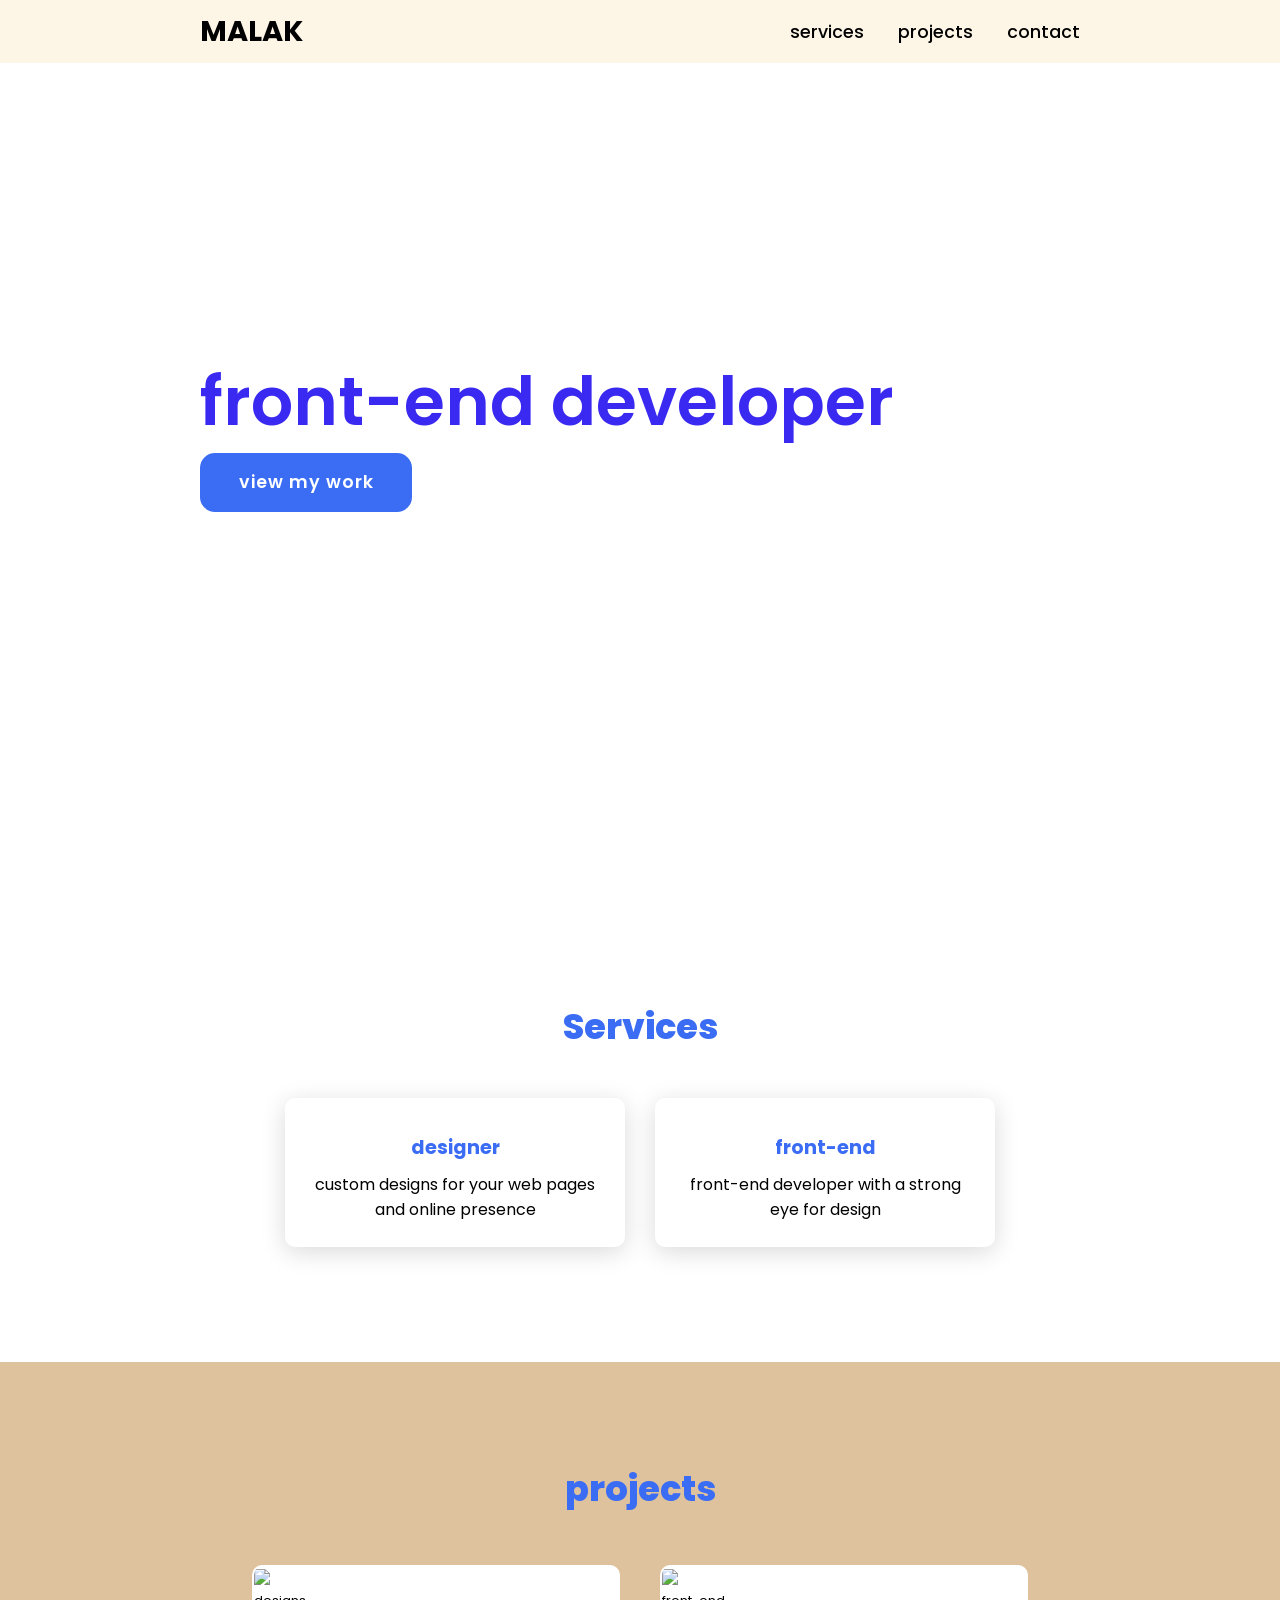
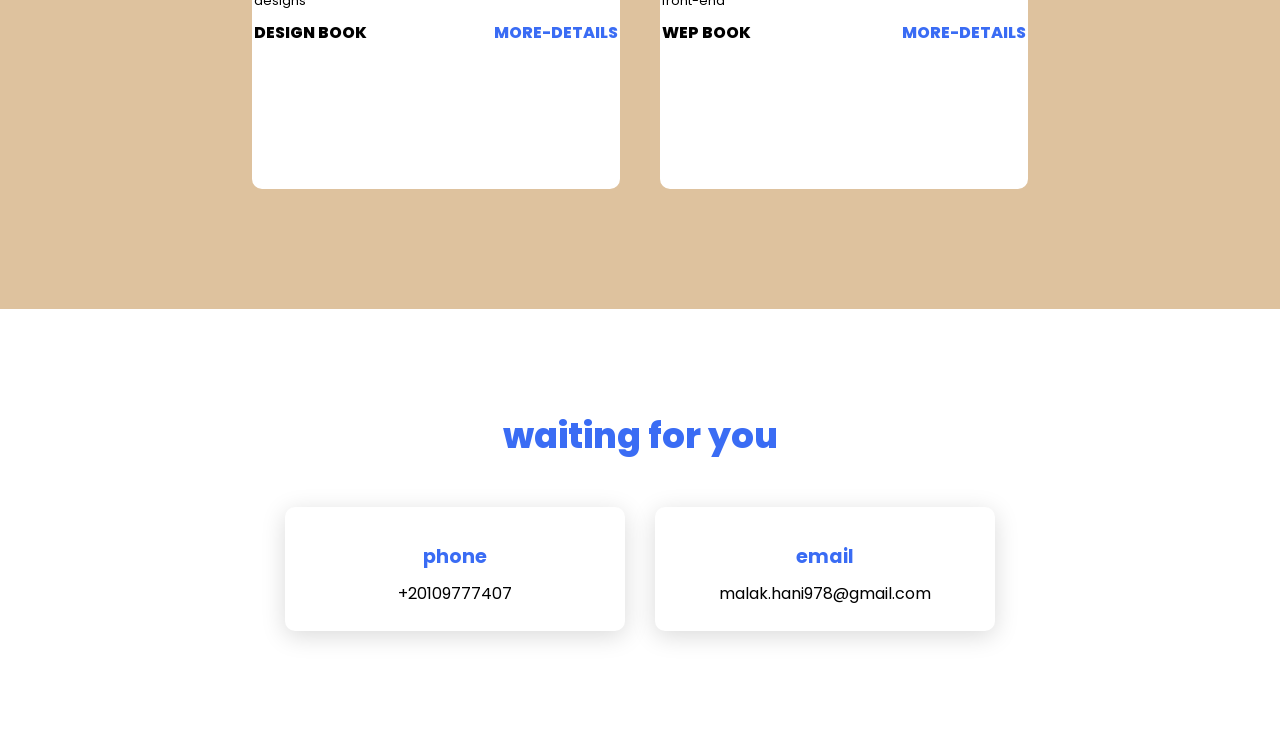
==== index.html @ 6b5c3698 "first commit" ====
<!DOCTYPE html>
<html lang="en">
<head>
    <meta charset="UTF-8">
    <meta http-equiv="X-UA-Compatible" content="IE=edge">
    <meta name="viewport" content="width=device-width, initial-scale=1.0">
    <link rel="stylesheet" href="https://cdnjs.cloudflare.com/ajax/libs/font-awesome/7.0.1/css/all.min.css">
    <link rel="stylesheet" href="styl.css">
    <title>malak</title>
</head>
<body>

    <header>
        <a href="#" class="logo">malak</a>
        <nav class="navegation">
          <a href="#services" >services</a>
          <a href="#projects" >projects</a>
          <a href="#contact" >contact</a>
        </nav>   
    </header>
    <section class="main">
        <div>
            <h2>hello,i'm malak<br><span>front-end developer</span></h2>
            <a href="#projects" class="main-btn">view my work</a>
            <div class="social-icon">
                <a href="#"><i class="fa-brands fa-square-facebook"></i></a>
                <a href="#"><i class="fa-brands fa-square-linkedin"></i></a>
                <a href="#"><i class="fa-brands fa-instagram"></i></a>
                



            </div>
        </div>
    </section>   
    <section class="cards" id="services">
        <h2 class="title">Services</h2>
        <div class="content">
            <div class="card">
                <div class="icon">
                    <i class="fa-solid fa-object-ungroup"></i>
                </div>
                
                <div class="info">
                    <h3>designer</h3>
                    <p>custom designs for your web pages and online presence</p>

                </div>
            </div>
            <div class="card">
                <div class="icon">
                    <i class="fa-etch fa-solid fa-code"></i>
                </div>
                
                <div class="info">
                    <h3>front-end</h3>
                    <p>front-end developer with a strong eye for design</p>

                </div>
            </div>
        </div>
         
    </section>    
    <section class="projects" id="projects">
        <h2 class="title">projects</h2>
        <div class="content">
            <div class="project-card">
                <div class="project-imag">
                    <img src="images/work1.jpg"/>
                </div>
                <div class="project-info">
                    <p class="project-category">designs</p>
                    <strong class="project-title">
                        <span>design book</span>
                        <a href="#" class="more-details">more-details</a>
                    </strong>
                </div>
            </div>
        
        <div class="project-card">
                <div class="project-imag">
                    <img src="images/work2.jpg"/>
                </div>
                <div class="project-info">
                    <p class="project-category">front-end</p>
                    <strong class="project-title">
                        <span>wep book</span>
                        <a href="#" class="more-details">more-details</a>
                    </strong>
                </div>
            </div>
        </div>    
    </section>        
    <section class="cards contact" id="content">
        <h2 class="title">waiting for you</h2>
        <div class="content">
            <div class="card">
                <div class="icon">
                    <i class="fa-sharp fa-solid fa-phone"></i>
                </div>
                
                <div class="info">
                    <h3>phone</h3>
                    <p>+20109777407</p>

                </div>
            </div>
            <div class="card">
                <div class="icon">
                    <i class="fa-solid fa-envelope"></i>
                </div>
                
                <div class="info">
                    <h3>email</h3>
                    <p>malak.hani978@gmail.com</p>

                </div>
            </div>
        </div>
    </section>

    
    

    
</body>
</html>
---- styl.css ----
@import url('https://fonts.googleapis.com/css2?family=Poppins:ital,wght@0,100;0,200;0,300;0,400;0,500;0,600;0,700;0,800;0,900;1,100;1,200;1,300;1,400;1,500;1,600;1,700;1,800;1,900&display=swap');

*{
font-family: "Poppins", sans-serif;
margin: 0;
padding: 0;
box-sizing: border-box;
scroll-behavior: smooth;
}
header{

    background-color: oldlace;
    width: 100%;
    position: fixed;
    z-index: 999;
    display: flex;
    justify-content: space-between;
    align-items: center;
    padding: 10px 200px ;}
.logo{
    text-decoration: none;
    color: #000;
    text-transform: uppercase;
    font-weight: 700;
    font-size: 1.8em;
}    
.navegation a{
    color: black;
    text-decoration: none;
    font-size: 1.1em;
    font-weight: 500;
    padding-left: 30px;
 }   
.navegation a:hover{
    color: #606060;
}
section{
    padding: 100px 200px;
}
.main{
    width: 100%;
    min-height: 100vh;
    display: flex;
    align-items: center;
    background-image: url(images/background.jpg);
    background-repeat: no-repeat;
    background-size: cover;
    background-position: center;
    background-attachment: fixed;
}
.main h2{
    color:white;
    font-size: 1.4em;
    font-weight: 500;
}    
 .main h2 span{
    display: inline-block;
    margin-top: 10px;
    color: rgb(58, 41, 240);
    font-size: 3em;
    font-weight: 600;

 }   
 .main-btn{
    color: white;
    background-color: #3a6cf4;
    font-size: 1.1em;
    font-weight: 600;
    text-decoration: none;
    display: inline-block;
    padding: .9375em 2.1875em;
    letter-spacing: 1px;
    border-radius: 15px;
    margin-bottom: 40px;
    transition: .7s ease;

 }
 .main-btn:hover{
    background-color: #0a49f6;
    transform: scale(1.1);
 }   
.social-icon a{
    color: white;
    font-size: 1.7em;
    padding-right: 30px;

}
.title{
    display: flex;
    justify-content: center;
    color: #3a6cf4;
    font-size: 2.2em;
    font-weight: 800;
    margin-bottom: 30px;
}
.content{
    display: flex;
    justify-content: center;
    flex-direction: row;
    flex-wrap: wrap;
}
.card{
    background-color: white;
    width: 21.25em;
    box-shadow: 0 5px 25px rgba(1 1 1 /15%);
    border-radius: 10px;
    padding: 25px;
    margin: 15px;
    transition: .7s ease;
}
.card:hover{
    transform: scale(1.1);
}
.icon{
    color: #3a6cf4;
    font-size: 8em;
    text-align: center;
}
.info{
    text-align: center;
}
.info h3{
    color: #3a6cf4;
    font-size: 1.2em;
    font-weight: 700;
    margin: 10px;
}
.projects{
    background-color: rgb(222, 194, 158);

}
.projects.content{
    margin-top: 30px;
}
.project-card{
    background-color: white;
    border: 2px solid white;
    min-height: 14em;
    width: 23em;
    overflow: hidden;
    border-radius: 10px;
    margin: 20px;
    transition: .7s ease;

}
.project-card:hover{
    transform: scale(1.1);
}
.project-card:hover .project-imag{
    opacity: 0.9;
}
.project-imag img{
    width: 100%;
}
.project-into{
    padding: 1em;
}
.project-category{
    font-size: .8em;
    color: #000;
}
.project-title{
    display: flex;
    justify-content: space-between;
    text-transform: uppercase;
    font-weight: 800;
    margin-top: 10px;
}
.more-details{
    text-decoration: none;
    color: #3a6cf4;
}
.more-details:hover{
    color: #601cfc;

}
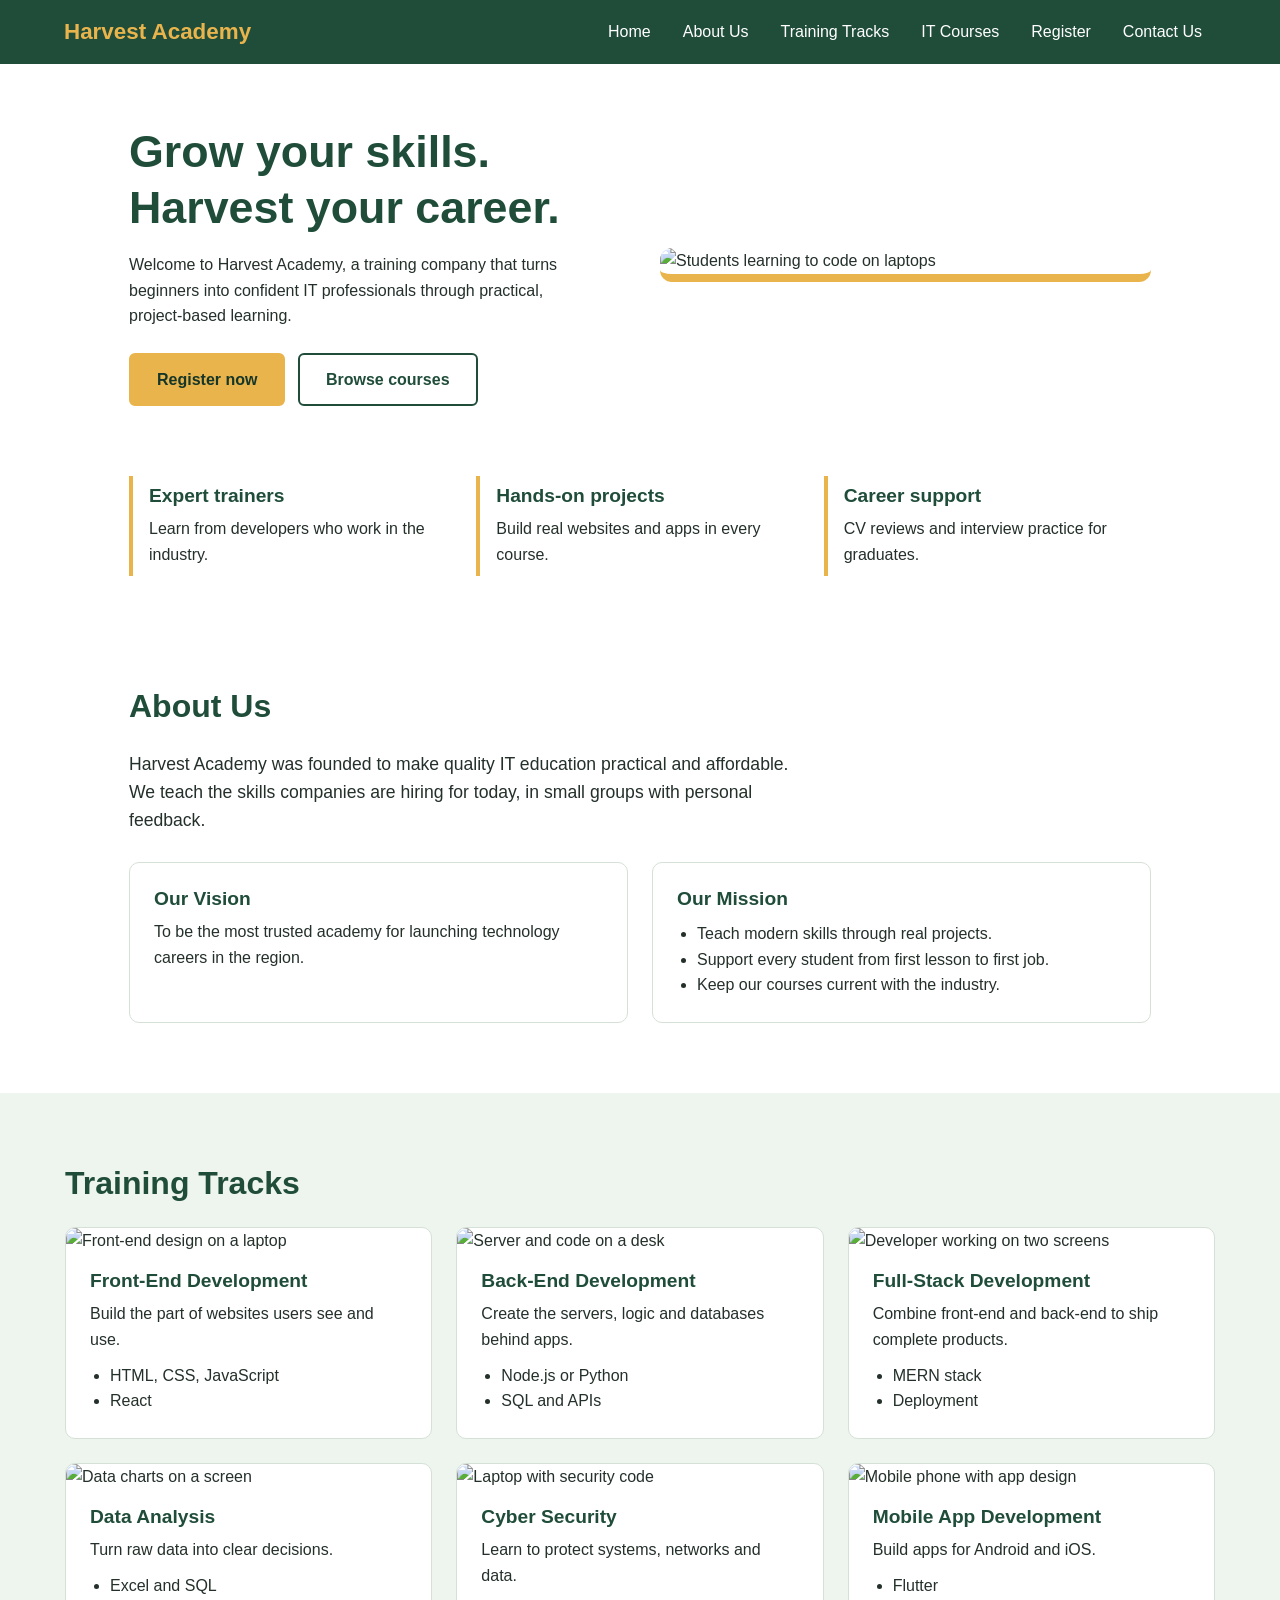
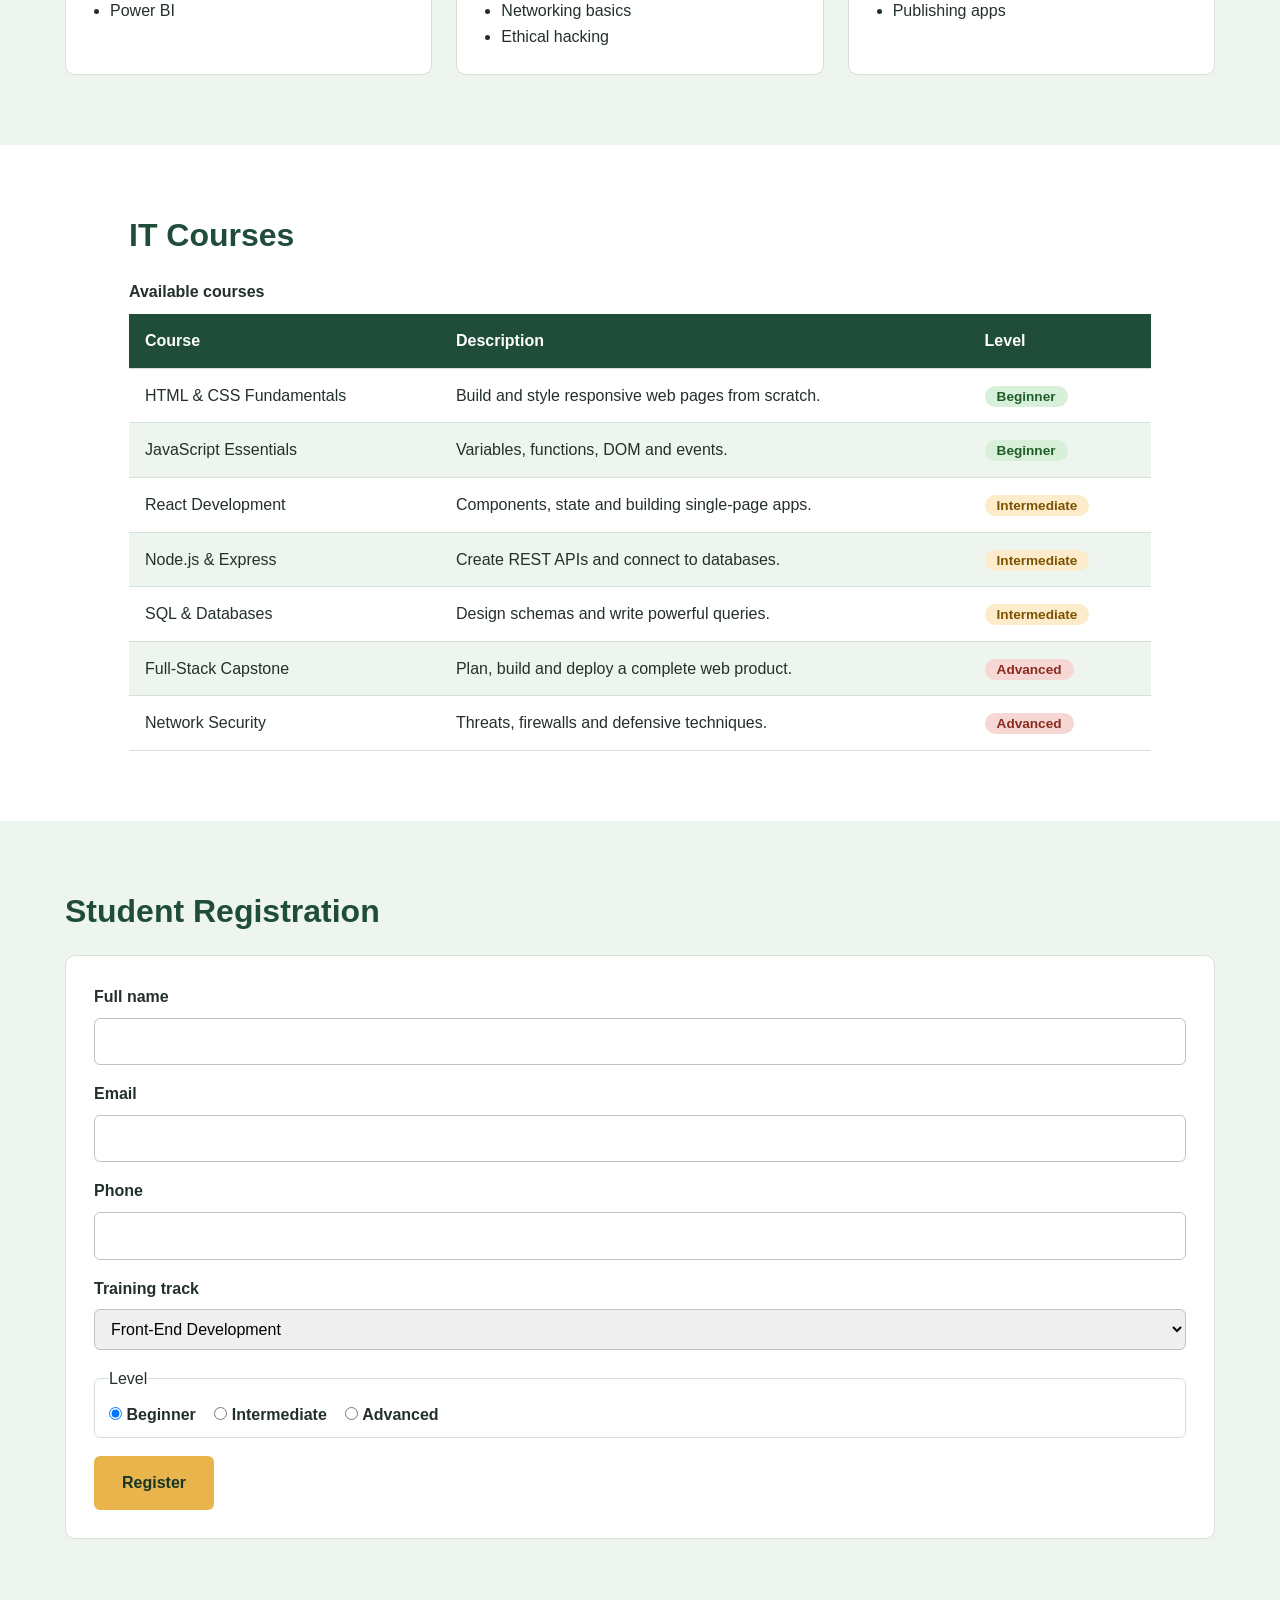
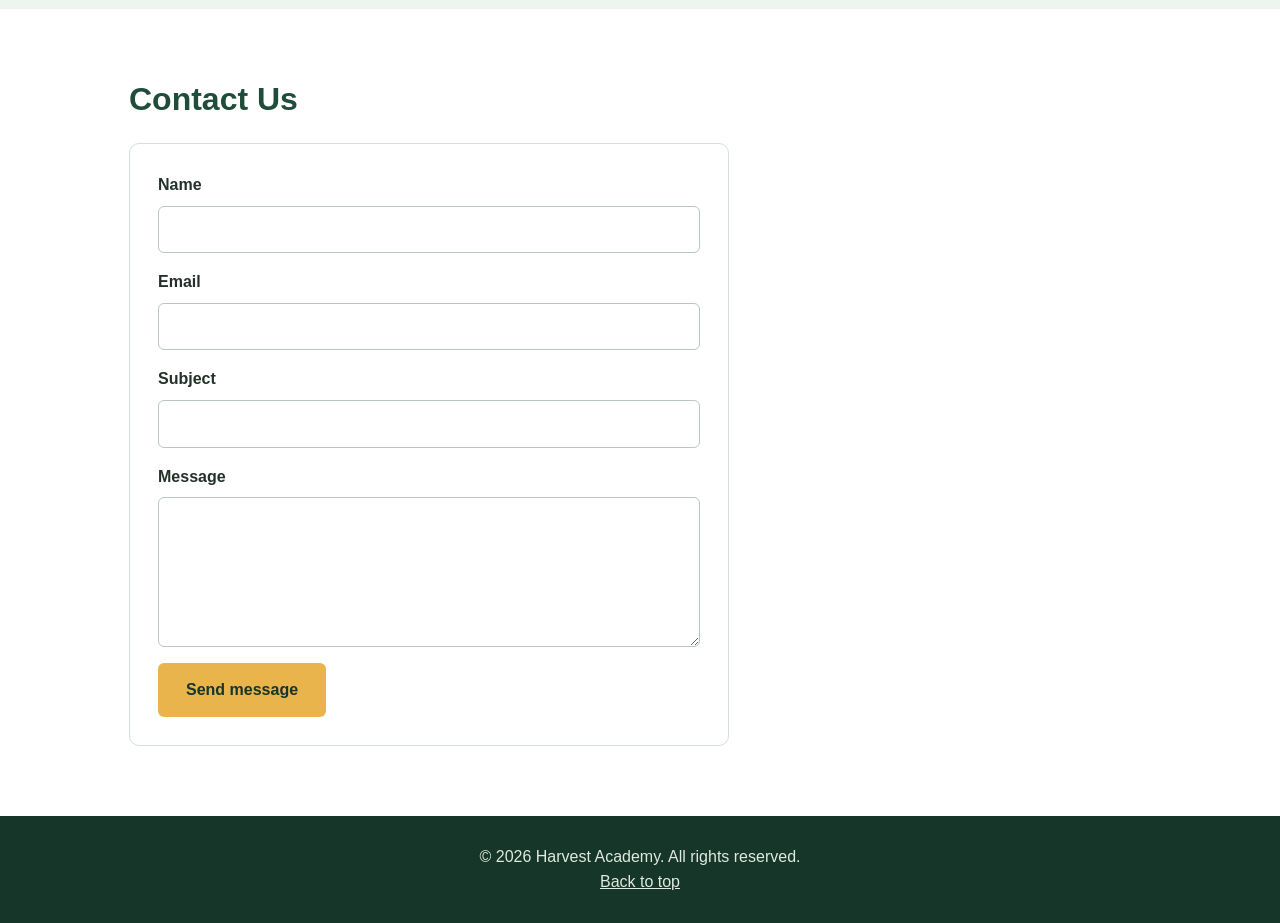
==== commit 054ad5e9: "Rename front.html to index.html" ====
--- a/index.html
+++ b/index.html
@@ -1,127 +1,188 @@
+
 <!DOCTYPE html>
 <html lang="en">
 <head>
-    <meta charset="UTF-8">
-    <meta http-equiv="X-UA-Compatible" content="IE=edge">
-    <meta name="viewport" content="width=device-width, initial-scale=1.0">
-    <link rel="stylesheet" href="https://cdnjs.cloudflare.com/ajax/libs/font-awesome/7.0.1/css/all.min.css">
-    <link rel="stylesheet" href="styl.css">
-    <title>malak</title>
+  <meta charset="UTF-8">
+  <meta name="viewport" content="width=device-width, initial-scale=1">
+  <title>Harvest Academy | IT Training</title>
+  <link rel="stylesheet" href="front.css">
 </head>
 <body>
 
-    <header>
-        <a href="#" class="logo">malak</a>
-        <nav class="navegation">
-          <a href="#services" >services</a>
-          <a href="#projects" >projects</a>
-          <a href="#contact" >contact</a>
-        </nav>   
-    </header>
-    <section class="main">
-        <div>
-            <h2>hello,i'm malak<br><span>front-end developer</span></h2>
-            <a href="#projects" class="main-btn">view my work</a>
-            <div class="social-icon">
-                <a href="#"><i class="fa-brands fa-square-facebook"></i></a>
-                <a href="#"><i class="fa-brands fa-square-linkedin"></i></a>
-                <a href="#"><i class="fa-brands fa-instagram"></i></a>
-                
+<header class="site-header">
+  <a href="#home" class="logo">Harvest Academy</a>
+  <input type="checkbox" id="menu-toggle" class="menu-toggle">
+  <label for="menu-toggle" class="menu-btn" aria-label="Open menu">&#9776;</label>
+  <nav>
+    <ul>
+      <li><a href="#home">Home</a></li>
+      <li><a href="#about">About Us</a></li>
+      <li><a href="#tracks">Training Tracks</a></li>
+      <li><a href="#courses">IT Courses</a></li>
+      <li><a href="#register">Register</a></li>
+      <li><a href="#contact">Contact Us</a></li>
+    </ul>
+  </nav>
+</header>
 
+<main>
 
+  <section id="home" class="hero">
+    <div class="hero-text">
+      <h1>Grow your skills. Harvest your career.</h1>
+      <p>Welcome to Harvest Academy, a training company that turns beginners into confident IT professionals through practical, project-based learning.</p>
+      <a href="#register" class="btn">Register now</a>
+      <a href="#courses" class="btn btn-outline">Browse courses</a>
+    </div>
+    <img src="https://picsum.photos/id/180/700/480" alt="Students learning to code on laptops">
+  </section>
 
-            </div>
-        </div>
-    </section>   
-    <section class="cards" id="services">
-        <h2 class="title">Services</h2>
-        <div class="content">
-            <div class="card">
-                <div class="icon">
-                    <i class="fa-solid fa-object-ungroup"></i>
-                </div>
-                
-                <div class="info">
-                    <h3>designer</h3>
-                    <p>custom designs for your web pages and online presence</p>
+  <section class="overview">
+    <article><h3>Expert trainers</h3><p>Learn from developers who work in the industry.</p></article>
+    <article><h3>Hands-on projects</h3><p>Build real websites and apps in every course.</p></article>
+    <article><h3>Career support</h3><p>CV reviews and interview practice for graduates.</p></article>
+  </section>
 
-                </div>
-            </div>
-            <div class="card">
-                <div class="icon">
-                    <i class="fa-etch fa-solid fa-code"></i>
-                </div>
-                
-                <div class="info">
-                    <h3>front-end</h3>
-                    <p>front-end developer with a strong eye for design</p>
+  <section id="about">
+    <h2>About Us</h2>
+    <p class="lead">Harvest Academy was founded to make quality IT education practical and affordable. We teach the skills companies are hiring for today, in small groups with personal feedback.</p>
+    <div class="two-col">
+      <article class="card">
+        <h3>Our Vision</h3>
+        <p>To be the most trusted academy for launching technology careers in the region.</p>
+      </article>
+      <article class="card">
+        <h3>Our Mission</h3>
+        <ul>
+          <li>Teach modern skills through real projects.</li>
+          <li>Support every student from first lesson to first job.</li>
+          <li>Keep our courses current with the industry.</li>
+        </ul>
+      </article>
+    </div>
+  </section>
 
-                </div>
-            </div>
-        </div>
-         
-    </section>    
-    <section class="projects" id="projects">
-        <h2 class="title">projects</h2>
-        <div class="content">
-            <div class="project-card">
-                <div class="project-imag">
-                    <img src="images/work1.jpg"/>
-                </div>
-                <div class="project-info">
-                    <p class="project-category">designs</p>
-                    <strong class="project-title">
-                        <span>design book</span>
-                        <a href="#" class="more-details">more-details</a>
-                    </strong>
-                </div>
-            </div>
-        
-        <div class="project-card">
-                <div class="project-imag">
-                    <img src="images/work2.jpg"/>
-                </div>
-                <div class="project-info">
-                    <p class="project-category">front-end</p>
-                    <strong class="project-title">
-                        <span>wep book</span>
-                        <a href="#" class="more-details">more-details</a>
-                    </strong>
-                </div>
-            </div>
-        </div>    
-    </section>        
-    <section class="cards contact" id="content">
-        <h2 class="title">waiting for you</h2>
-        <div class="content">
-            <div class="card">
-                <div class="icon">
-                    <i class="fa-sharp fa-solid fa-phone"></i>
-                </div>
-                
-                <div class="info">
-                    <h3>phone</h3>
-                    <p>+20109777407</p>
+  <section id="tracks" class="alt">
+    <h2>Training Tracks</h2>
+    <div class="grid">
+      <article class="card">
+        <img src="https://picsum.photos/id/0/400/220" alt="Front-end design on a laptop">
+        <h3>Front-End Development</h3>
+        <p>Build the part of websites users see and use.</p>
+        <ul><li>HTML, CSS, JavaScript</li><li>React</li></ul>
+      </article>
+      <article class="card">
+        <img src="https://picsum.photos/id/60/400/220" alt="Server and code on a desk">
+        <h3>Back-End Development</h3>
+        <p>Create the servers, logic and databases behind apps.</p>
+        <ul><li>Node.js or Python</li><li>SQL and APIs</li></ul>
+      </article>
+      <article class="card">
+        <img src="https://picsum.photos/id/119/400/220" alt="Developer working on two screens">
+        <h3>Full-Stack Development</h3>
+        <p>Combine front-end and back-end to ship complete products.</p>
+        <ul><li>MERN stack</li><li>Deployment</li></ul>
+      </article>
+      <article class="card">
+        <img src="https://picsum.photos/id/366/400/220" alt="Data charts on a screen">
+        <h3>Data Analysis</h3>
+        <p>Turn raw data into clear decisions.</p>
+        <ul><li>Excel and SQL</li><li>Power BI</li></ul>
+      </article>
+      <article class="card">
+        <img src="https://picsum.photos/id/1/400/220" alt="Laptop with security code">
+        <h3>Cyber Security</h3>
+        <p>Learn to protect systems, networks and data.</p>
+        <ul><li>Networking basics</li><li>Ethical hacking</li></ul>
+      </article>
+      <article class="card">
+        <img src="https://picsum.photos/id/160/400/220" alt="Mobile phone with app design">
+        <h3>Mobile App Development</h3>
+        <p>Build apps for Android and iOS.</p>
+        <ul><li>Flutter</li><li>Publishing apps</li></ul>
+      </article>
+    </div>
+  </section>
 
-                </div>
-            </div>
-            <div class="card">
-                <div class="icon">
-                    <i class="fa-solid fa-envelope"></i>
-                </div>
-                
-                <div class="info">
-                    <h3>email</h3>
-                    <p>malak.hani978@gmail.com</p>
+  <section id="courses">
+    <h2>IT Courses</h2>
+    <div class="table-wrap">
+      <table>
+        <caption>Available courses</caption>
+        <thead>
+          <tr><th>Course</th><th>Description</th><th>Level</th></tr>
+        </thead>
+        <tbody>
+          <tr><td>HTML &amp; CSS Fundamentals</td><td>Build and style responsive web pages from scratch.</td><td><span class="tag beginner">Beginner</span></td></tr>
+          <tr><td>JavaScript Essentials</td><td>Variables, functions, DOM and events.</td><td><span class="tag beginner">Beginner</span></td></tr>
+          <tr><td>React Development</td><td>Components, state and building single-page apps.</td><td><span class="tag intermediate">Intermediate</span></td></tr>
+          <tr><td>Node.js &amp; Express</td><td>Create REST APIs and connect to databases.</td><td><span class="tag intermediate">Intermediate</span></td></tr>
+          <tr><td>SQL &amp; Databases</td><td>Design schemas and write powerful queries.</td><td><span class="tag intermediate">Intermediate</span></td></tr>
+          <tr><td>Full-Stack Capstone</td><td>Plan, build and deploy a complete web product.</td><td><span class="tag advanced">Advanced</span></td></tr>
+          <tr><td>Network Security</td><td>Threats, firewalls and defensive techniques.</td><td><span class="tag advanced">Advanced</span></td></tr>
+        </tbody>
+      </table>
+    </div>
+  </section>
 
-                </div>
-            </div>
-        </div>
-    </section>
+  <section id="register" class="alt">
+    <h2>Student Registration</h2>
+    <form class="form" action="#" method="post">
+      <label for="r-name">Full name</label>
+      <input type="text" id="r-name" name="name" required>
 
-    
-    
+      <label for="r-email">Email</label>
+      <input type="email" id="r-email" name="email" required>
 
-    
+      <label for="r-phone">Phone</label>
+      <input type="tel" id="r-phone" name="phone">
+
+      <label for="r-track">Training track</label>
+      <select id="r-track" name="track">
+        <option>Front-End Development</option>
+        <option>Back-End Development</option>
+        <option>Full-Stack Development</option>
+        <option>Data Analysis</option>
+        <option>Cyber Security</option>
+        <option>Mobile App Development</option>
+      </select>
+
+      <fieldset>
+        <legend>Level</legend>
+        <label><input type="radio" name="level" value="beginner" checked> Beginner</label>
+        <label><input type="radio" name="level" value="intermediate"> Intermediate</label>
+        <label><input type="radio" name="level" value="advanced"> Advanced</label>
+      </fieldset>
+
+      <button type="submit" class="btn">Register</button>
+    </form>
+  </section>
+
+  <section id="contact">
+    <h2>Contact Us</h2>
+    <form class="form" action="#" method="post">
+      <label for="c-name">Name</label>
+      <input type="text" id="c-name" name="name" required>
+
+      <label for="c-email">Email</label>
+      <input type="email" id="c-email" name="email" required>
+
+      <label for="c-subject">Subject</label>
+      <input type="text" id="c-subject" name="subject" required>
+
+      <label for="c-message">Message</label>
+      <textarea id="c-message" name="message" rows="5" required></textarea>
+
+      <button type="submit" class="btn">Send message</button>
+    </form>
+  </section>
+
+</main>
+
+<footer>
+  <p>&copy; 2026 Harvest Academy. All rights reserved.</p>
+  <p><a href="#home">Back to top</a></p>
+</footer>
+
 </body>
-</html>+</html>
--- a/front.css
+++ b/front.css
@@ -0,0 +1,174 @@
+:root {
+  --green: #1f4d3a;
+  --green-dark: #153628;
+  --gold: #e9b44c;
+  --gold-dark: #d29a2c;
+  --text: #24302a;
+  --bg: #ffffff;
+  --alt: #eef4ee;
+  --border: #d5e0d6;
+}
+
+* { box-sizing: border-box; margin: 0; padding: 0; }
+html { scroll-behavior: smooth; scroll-padding-top: 70px; }
+
+body {
+  font-family: "Segoe UI", Tahoma, Arial, sans-serif;
+  color: var(--text);
+  background: var(--bg);
+  line-height: 1.6;
+}
+
+img { max-width: 100%; display: block; }
+a { color: inherit; }
+
+/* Header and navigation */
+.site-header {
+  position: sticky; top: 0; z-index: 10;
+  display: flex; align-items: center; justify-content: space-between;
+  padding: 0 5%;
+  height: 64px;
+  background: var(--green);
+}
+.logo {
+  color: var(--gold);
+  font-size: 1.4rem; font-weight: 700;
+  text-decoration: none;
+}
+nav ul { display: flex; gap: 4px; list-style: none; }
+nav a {
+  display: block;
+  padding: 8px 14px;
+  color: #fff;
+  text-decoration: none;
+  border-radius: 6px;
+  transition: background .2s, color .2s;
+}
+nav a:hover, nav a:focus-visible { background: var(--gold); color: var(--green-dark); }
+.menu-toggle, .menu-btn { display: none; }
+
+/* Layout */
+section { padding: 70px 5%; max-width: 1150px; margin: 0 auto; }
+section.alt { max-width: none; background: var(--alt); }
+section.alt > * { max-width: 1150px; margin-left: auto; margin-right: auto; }
+h1, h2, h3 { line-height: 1.25; color: var(--green); }
+h2 { font-size: 2rem; margin-bottom: 24px; }
+h3 { font-size: 1.2rem; margin-bottom: 8px; }
+.lead { font-size: 1.1rem; max-width: 70ch; margin-bottom: 28px; }
+
+/* Hero */
+.hero {
+  display: grid; grid-template-columns: 1fr 1fr;
+  gap: 40px; align-items: center;
+  padding-top: 60px;
+}
+.hero h1 { font-size: 2.8rem; margin-bottom: 16px; }
+.hero p { margin-bottom: 24px; max-width: 50ch; }
+.hero img { border-radius: 12px; border-bottom: 8px solid var(--gold); }
+
+/* Buttons */
+.btn {
+  display: inline-block;
+  padding: 12px 26px;
+  background: var(--gold);
+  color: var(--green-dark);
+  font: inherit; font-weight: 600;
+  border: 2px solid var(--gold);
+  border-radius: 6px;
+  text-decoration: none;
+  cursor: pointer;
+  transition: background .2s, color .2s, transform .2s;
+}
+.btn:hover, .btn:focus-visible { background: var(--green); border-color: var(--green); color: #fff; transform: translateY(-2px); }
+.btn-outline { background: transparent; border-color: var(--green); color: var(--green); margin-left: 8px; }
+
+/* Overview strip */
+.overview {
+  display: grid; grid-template-columns: repeat(3, 1fr); gap: 20px;
+  padding-top: 0; padding-bottom: 40px;
+}
+.overview article { border-left: 4px solid var(--gold); padding: 8px 16px; }
+
+/* Cards and grids */
+.two-col { display: grid; grid-template-columns: repeat(2, 1fr); gap: 24px; }
+.grid { display: grid; grid-template-columns: repeat(3, 1fr); gap: 24px; }
+.card {
+  background: #fff;
+  border: 1px solid var(--border);
+  border-radius: 10px;
+  padding: 24px;
+  transition: box-shadow .2s, border-color .2s;
+}
+.card:hover { border-color: var(--gold); box-shadow: 0 6px 18px rgba(31, 77, 58, .15); }
+.card img { margin: -24px -24px 16px; max-width: none; width: calc(100% + 48px); border-radius: 10px 10px 0 0; }
+.card ul { margin: 10px 0 0 20px; }
+
+/* Table */
+.table-wrap { overflow-x: auto; }
+table { width: 100%; border-collapse: collapse; min-width: 560px; }
+caption { text-align: left; padding-bottom: 10px; font-weight: 600; }
+th, td { padding: 14px 16px; text-align: left; border-bottom: 1px solid var(--border); }
+thead th { background: var(--green); color: #fff; }
+tbody tr:nth-child(even) { background: var(--alt); }
+tbody tr:hover { background: #fbf0d6; }
+.tag { padding: 3px 12px; border-radius: 20px; font-size: .85rem; font-weight: 600; }
+.beginner { background: #d8efd9; color: #1d5d28; }
+.intermediate { background: #fdeccb; color: #7a5200; }
+.advanced { background: #f6d7d3; color: #8a2a1f; }
+
+/* Forms */
+.form {
+  display: grid; gap: 8px;
+  max-width: 600px;
+  background: #fff;
+  padding: 28px;
+  border: 1px solid var(--border);
+  border-radius: 10px;
+}
+.form label { font-weight: 600; }
+.form input[type="text"], .form input[type="email"], .form input[type="tel"],
+.form select, .form textarea {
+  width: 100%;
+  padding: 10px 12px;
+  font: inherit;
+  border: 1px solid #b9c7bc;
+  border-radius: 6px;
+  margin-bottom: 8px;
+}
+.form input:focus, .form select:focus, .form textarea:focus {
+  outline: 2px solid var(--gold); border-color: var(--green);
+}
+fieldset { border: 1px solid var(--border); border-radius: 6px; padding: 10px 14px; margin-bottom: 10px; }
+fieldset label { font-weight: 400; margin-right: 14px; }
+.form .btn { justify-self: start; }
+
+/* Footer */
+footer {
+  background: var(--green-dark);
+  color: #dfe9e1;
+  text-align: center;
+  padding: 28px 5%;
+}
+footer a:hover { color: var(--gold); }
+
+/* Responsive */
+@media (max-width: 900px) {
+  .grid { grid-template-columns: repeat(2, 1fr); }
+  .hero { grid-template-columns: 1fr; }
+}
+
+@media (max-width: 700px) {
+  .menu-btn { display: block; color: #fff; font-size: 1.8rem; cursor: pointer; }
+  nav {
+    display: none;
+    position: absolute; top: 64px; left: 0; right: 0;
+    background: var(--green-dark);
+    padding: 10px 5%;
+  }
+  nav ul { flex-direction: column; }
+  .menu-toggle:checked ~ nav { display: block; }
+  .grid, .two-col, .overview { grid-template-columns: 1fr; }
+  .hero h1 { font-size: 2.1rem; }
+  section { padding: 50px 5%; }
+  .btn-outline { margin: 10px 0 0; }
+}
